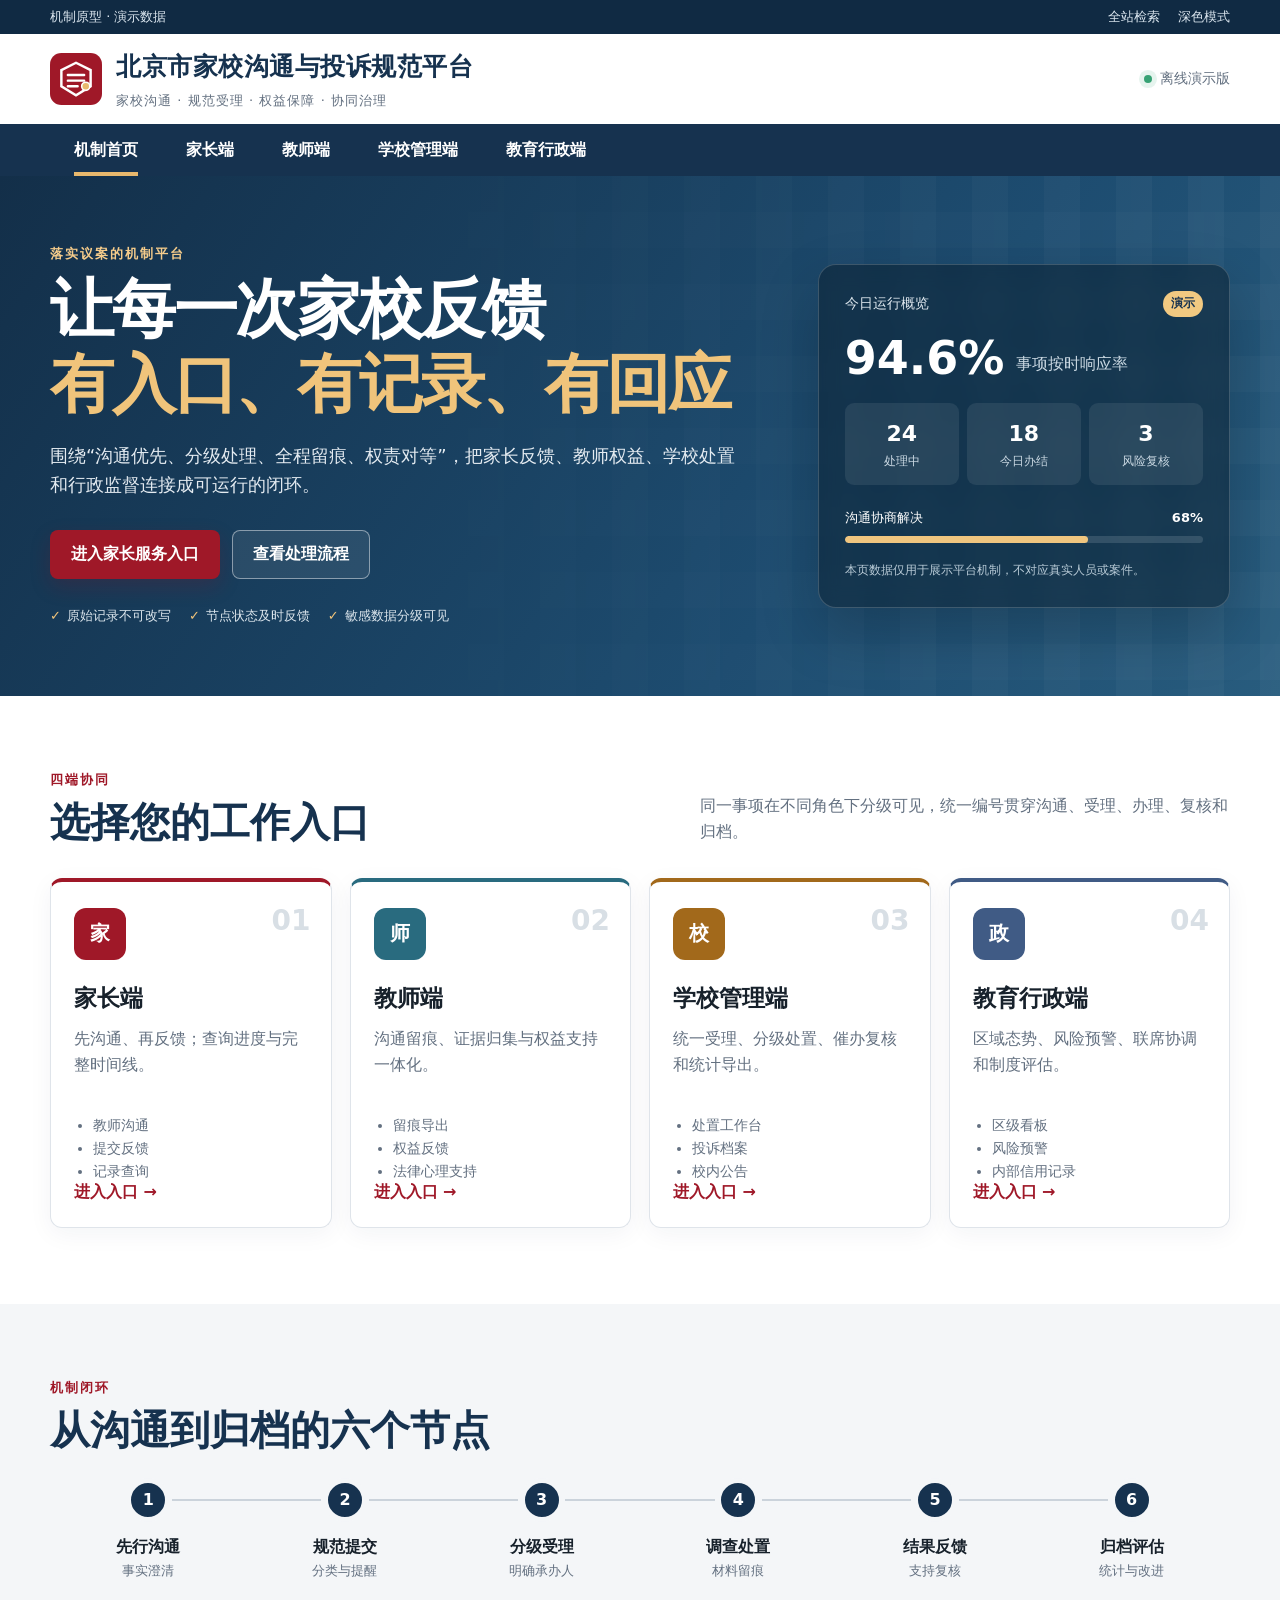
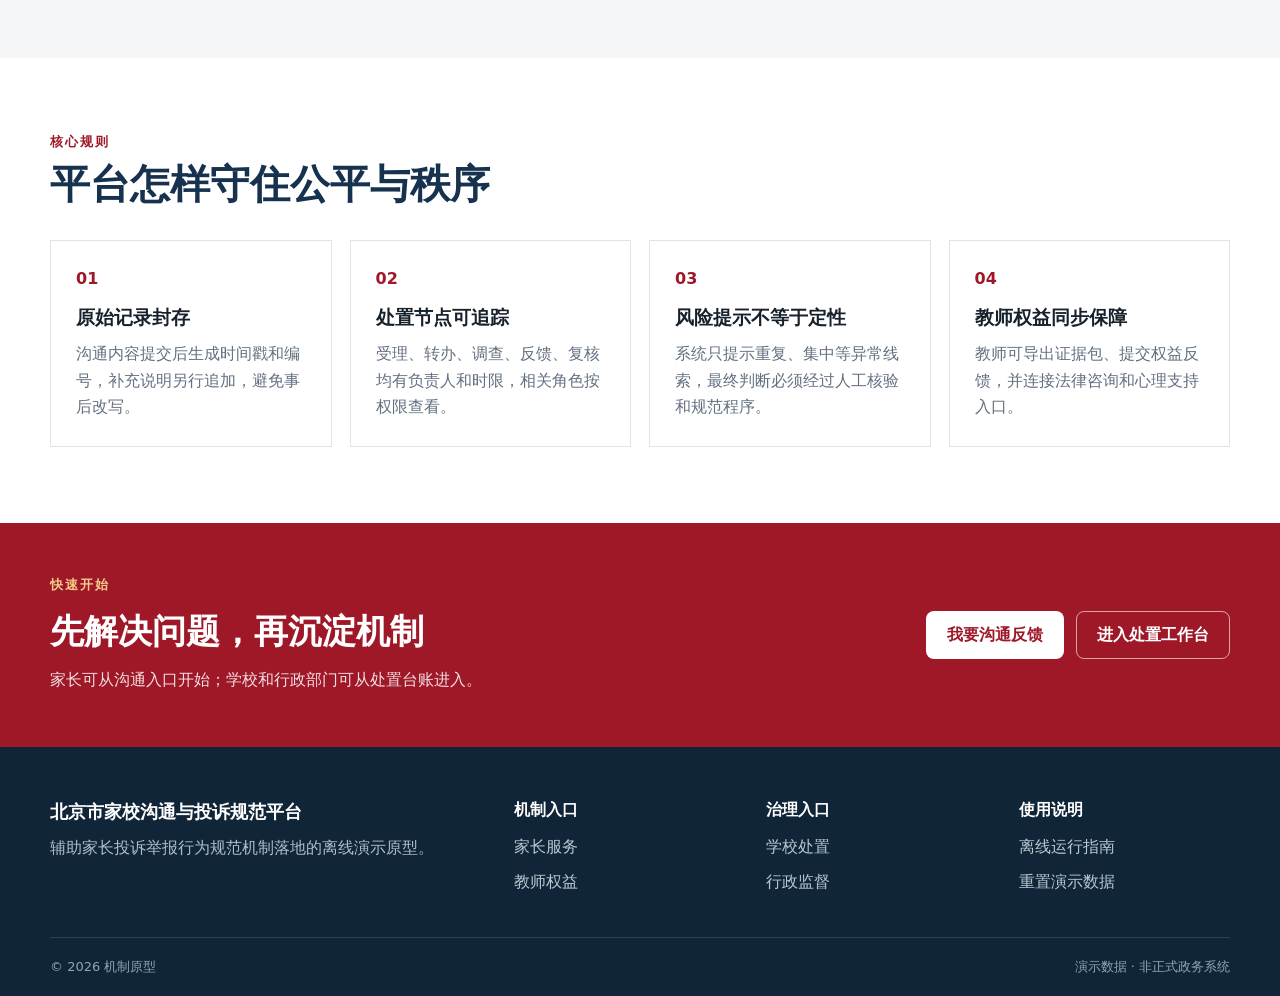
==== index.html @ 07619ac9 "上传完整家校沟通平台（含 css/js/assets/pages）" ====
<!doctype html>
<html lang="zh-CN">
<head>
  <meta charset="utf-8">
  <meta name="viewport" content="width=device-width, initial-scale=1">
  <meta name="description" content="北京市家校沟通与投诉规范机制离线演示平台">
  <title>北京市家校沟通与投诉规范平台</title>
  <link rel="icon" href="assets/images/mark.svg" type="image/svg+xml">
  <link rel="stylesheet" href="css/style.css">
</head>
<body data-page="home" data-level="root">
  <a class="skip-link" href="#main">跳到主要内容</a>
  <header class="site-header">
    <div class="utility-bar">
      <div class="shell utility-inner">
        <span>机制原型 · 演示数据</span>
        <div class="utility-actions">
          <button class="text-button" type="button" data-search-open>全站检索</button>
          <button class="text-button" type="button" data-theme-toggle>深色模式</button>
        </div>
      </div>
    </div>
    <div class="shell brand-row">
      <a class="brand" href="index.html" aria-label="返回平台首页">
        <img src="assets/images/mark.svg" alt="" width="52" height="52">
        <span><strong>北京市家校沟通与投诉规范平台</strong><small>家校沟通 · 规范受理 · 权益保障 · 协同治理</small></span>
      </a>
      <div class="header-trust"><span class="status-dot"></span>离线演示版</div>
    </div>
    <nav class="main-nav" aria-label="主要导航">
      <div class="shell nav-inner">
        <a class="active" href="index.html">机制首页</a>
        <a href="pages/parent.html">家长端</a>
        <a href="pages/teacher.html">教师端</a>
        <a href="pages/school.html">学校管理端</a>
        <a href="pages/admin.html">教育行政端</a>
      </div>
    </nav>
  </header>

  <main id="main">
    <section class="hero">
      <div class="shell hero-grid">
        <div class="hero-copy">
          <p class="eyebrow">落实议案的机制平台</p>
          <h1>让每一次家校反馈<br><span>有入口、有记录、有回应</span></h1>
          <p class="hero-lead">围绕“沟通优先、分级处理、全程留痕、权责对等”，把家长反馈、教师权益、学校处置和行政监督连接成可运行的闭环。</p>
          <div class="hero-actions">
            <a class="button primary" href="pages/parent.html">进入家长服务入口</a>
            <button class="button secondary" type="button" data-process-open>查看处理流程</button>
          </div>
          <div class="trust-row" aria-label="平台承诺">
            <span>原始记录不可改写</span><span>节点状态及时反馈</span><span>敏感数据分级可见</span>
          </div>
        </div>
        <aside class="hero-panel" aria-label="今日机制运行概览">
          <div class="panel-top"><span>今日运行概览</span><span class="live-tag">演示</span></div>
          <div class="metric-main"><strong>94.6%</strong><span>事项按时响应率</span></div>
          <div class="mini-metrics">
            <div><strong>24</strong><span>处理中</span></div>
            <div><strong>18</strong><span>今日办结</span></div>
            <div><strong>3</strong><span>风险复核</span></div>
          </div>
          <div class="progress-block">
            <div><span>沟通协商解决</span><b>68%</b></div>
            <div class="progress-track"><i style="width:68%"></i></div>
          </div>
          <p class="fine-print">本页数据仅用于展示平台机制，不对应真实人员或案件。</p>
        </aside>
      </div>
    </section>

    <section class="section shell" aria-labelledby="portal-title">
      <div class="section-heading">
        <div><p class="eyebrow">四端协同</p><h2 id="portal-title">选择您的工作入口</h2></div>
        <p>同一事项在不同角色下分级可见，统一编号贯穿沟通、受理、办理、复核和归档。</p>
      </div>
      <div class="portal-grid">
        <a class="portal-card parent" href="pages/parent.html">
          <span class="portal-no">01</span><span class="portal-icon">家</span>
          <h3>家长端</h3><p>先沟通、再反馈；查询进度与完整时间线。</p>
          <ul><li>教师沟通</li><li>提交反馈</li><li>记录查询</li></ul><span class="card-link">进入入口 →</span>
        </a>
        <a class="portal-card teacher" href="pages/teacher.html">
          <span class="portal-no">02</span><span class="portal-icon">师</span>
          <h3>教师端</h3><p>沟通留痕、证据归集与权益支持一体化。</p>
          <ul><li>留痕导出</li><li>权益反馈</li><li>法律心理支持</li></ul><span class="card-link">进入入口 →</span>
        </a>
        <a class="portal-card school" href="pages/school.html">
          <span class="portal-no">03</span><span class="portal-icon">校</span>
          <h3>学校管理端</h3><p>统一受理、分级处置、催办复核和统计导出。</p>
          <ul><li>处置工作台</li><li>投诉档案</li><li>校内公告</li></ul><span class="card-link">进入入口 →</span>
        </a>
        <a class="portal-card admin" href="pages/admin.html">
          <span class="portal-no">04</span><span class="portal-icon">政</span>
          <h3>教育行政端</h3><p>区域态势、风险预警、联席协调和制度评估。</p>
          <ul><li>区级看板</li><li>风险预警</li><li>内部信用记录</li></ul><span class="card-link">进入入口 →</span>
        </a>
      </div>
    </section>

    <section class="section muted-section">
      <div class="shell">
        <div class="section-heading compact"><div><p class="eyebrow">机制闭环</p><h2>从沟通到归档的六个节点</h2></div></div>
        <div class="process-line">
          <div><span>1</span><strong>先行沟通</strong><small>事实澄清</small></div>
          <div><span>2</span><strong>规范提交</strong><small>分类与提醒</small></div>
          <div><span>3</span><strong>分级受理</strong><small>明确承办人</small></div>
          <div><span>4</span><strong>调查处置</strong><small>材料留痕</small></div>
          <div><span>5</span><strong>结果反馈</strong><small>支持复核</small></div>
          <div><span>6</span><strong>归档评估</strong><small>统计与改进</small></div>
        </div>
      </div>
    </section>

    <section class="section shell">
      <div class="section-heading">
        <div><p class="eyebrow">核心规则</p><h2>平台怎样守住公平与秩序</h2></div>
      </div>
      <div class="rule-grid">
        <article class="rule-card"><span>01</span><h3>原始记录封存</h3><p>沟通内容提交后生成时间戳和编号，补充说明另行追加，避免事后改写。</p></article>
        <article class="rule-card"><span>02</span><h3>处置节点可追踪</h3><p>受理、转办、调查、反馈、复核均有负责人和时限，相关角色按权限查看。</p></article>
        <article class="rule-card"><span>03</span><h3>风险提示不等于定性</h3><p>系统只提示重复、集中等异常线索，最终判断必须经过人工核验和规范程序。</p></article>
        <article class="rule-card"><span>04</span><h3>教师权益同步保障</h3><p>教师可导出证据包、提交权益反馈，并连接法律咨询和心理支持入口。</p></article>
      </div>
    </section>

    <section class="section action-section">
      <div class="shell action-box">
        <div><p class="eyebrow light">快速开始</p><h2>先解决问题，再沉淀机制</h2><p>家长可从沟通入口开始；学校和行政部门可从处置台账进入。</p></div>
        <div class="action-buttons"><a class="button light-button" href="pages/parent.html">我要沟通反馈</a><a class="button outline-light" href="pages/school.html">进入处置工作台</a></div>
      </div>
    </section>
  </main>

  <footer class="site-footer">
    <div class="shell footer-grid">
      <div><strong>北京市家校沟通与投诉规范平台</strong><p>辅助家长投诉举报行为规范机制落地的离线演示原型。</p></div>
      <div><span>机制入口</span><a href="pages/parent.html">家长服务</a><a href="pages/teacher.html">教师权益</a></div>
      <div><span>治理入口</span><a href="pages/school.html">学校处置</a><a href="pages/admin.html">行政监督</a></div>
      <div><span>使用说明</span><a href="docs/使用说明.txt">离线运行指南</a><button class="footer-button" type="button" data-reset-demo>重置演示数据</button></div>
    </div>
    <div class="shell footer-bottom"><span>© 2026 机制原型</span><span>演示数据 · 非正式政务系统</span></div>
  </footer>

  <button class="back-top" type="button" data-back-top aria-label="返回顶部">↑</button>
  <div class="toast" role="status" aria-live="polite" data-toast></div>

  <dialog class="modal" data-search-dialog>
    <form method="dialog" class="modal-card search-modal">
      <div class="modal-head"><div><p class="eyebrow">全站检索</p><h2>查找机制功能</h2></div><button class="icon-button" value="cancel" aria-label="关闭">×</button></div>
      <label class="search-field"><span>⌕</span><input type="search" placeholder="例如：记录查询、证据包、风险预警" data-search-input autocomplete="off"></label>
      <div class="search-results" data-search-results></div>
    </form>
  </dialog>

  <dialog class="modal" data-process-dialog>
    <form method="dialog" class="modal-card process-modal">
      <div class="modal-head"><div><p class="eyebrow">处理流程</p><h2>规范反馈六步闭环</h2></div><button class="icon-button" value="cancel" aria-label="关闭">×</button></div>
      <ol class="detail-steps">
        <li><span>01</span><div><strong>沟通优先</strong><p>家长先与任课教师或班主任沟通，平台同步留痕。</p></div></li>
        <li><span>02</span><div><strong>规范提交</strong><p>选择事项类别、陈述事实并上传必要材料，系统给出规则提醒。</p></div></li>
        <li><span>03</span><div><strong>分级受理</strong><p>学校按一般、紧急、重大风险分级，并明确承办人和办理时限。</p></div></li>
        <li><span>04</span><div><strong>调查处置</strong><p>各方材料统一归集，教师可同步提交说明与证据。</p></div></li>
        <li><span>05</span><div><strong>结果反馈</strong><p>结果、依据和改进措施按权限反馈；有异议可申请复核。</p></div></li>
        <li><span>06</span><div><strong>归档评估</strong><p>事项完整归档，并用于制度优化，不公开个人敏感信息。</p></div></li>
      </ol>
      <div class="modal-actions"><button class="button secondary" value="cancel">关闭</button><a class="button primary" href="pages/parent.html">开始沟通</a></div>
    </form>
  </dialog>
  <script src="js/main.js"></script>
</body>
</html>
---- css/style.css ----
:root {
  --navy: #16324f;
  --navy-2: #254d72;
  --red: #9f1828;
  --red-dark: #7f1020;
  --gold: #e8b86d;
  --ink: #17212b;
  --muted: #637080;
  --line: #dfe4ea;
  --paper: #ffffff;
  --wash: #f4f6f8;
  --blue-wash: #eef4f8;
  --green: #277457;
  --amber: #9a6317;
  --danger: #a93636;
  --shadow: 0 14px 36px rgba(21, 40, 61, .10);
  --radius: 16px;
}

* { box-sizing: border-box; }
html { scroll-behavior: smooth; }
body {
  margin: 0;
  color: var(--ink);
  background: var(--paper);
  font-family: "PingFang SC", "Microsoft YaHei", "Noto Sans CJK SC", system-ui, -apple-system, sans-serif;
  font-size: 16px;
  line-height: 1.65;
  -webkit-font-smoothing: antialiased;
}
body.dark {
  --ink: #e8edf2;
  --muted: #aab5c1;
  --line: #33475a;
  --paper: #132331;
  --wash: #182c3d;
  --blue-wash: #1c3347;
  --shadow: 0 14px 36px rgba(0, 0, 0, .24);
}
button, input, textarea, select { font: inherit; }
button, a { -webkit-tap-highlight-color: transparent; }
a { color: inherit; text-decoration: none; }
img { display: block; max-width: 100%; }
p, h1, h2, h3, h4 { margin-top: 0; }
ul { padding-left: 1.2rem; }

.shell { width: min(1180px, calc(100% - 40px)); margin-inline: auto; }
.skip-link { position: fixed; left: 12px; top: -80px; z-index: 1000; padding: 10px 14px; color: #fff; background: var(--navy); border-radius: 6px; }
.skip-link:focus { top: 12px; }
.utility-bar { color: #dce7f0; background: #102a43; font-size: 13px; }
.utility-inner { height: 34px; display: flex; align-items: center; justify-content: space-between; }
.utility-actions { display: flex; gap: 18px; }
.text-button, .footer-button { padding: 0; border: 0; color: inherit; background: none; cursor: pointer; }
.text-button:hover, .footer-button:hover { text-decoration: underline; }
.brand-row { min-height: 90px; display: flex; align-items: center; justify-content: space-between; gap: 24px; }
.brand { display: flex; align-items: center; gap: 14px; }
.brand strong { display: block; color: var(--navy); font-size: clamp(18px, 2vw, 25px); letter-spacing: .02em; }
.dark .brand strong { color: #e9f1f7; }
.brand small { display: block; margin-top: 3px; color: var(--muted); font-size: 13px; letter-spacing: .08em; }
.header-trust { display: flex; align-items: center; gap: 8px; color: var(--muted); font-size: 14px; white-space: nowrap; }
.status-dot { width: 8px; height: 8px; background: #37a274; border-radius: 50%; box-shadow: 0 0 0 5px rgba(55, 162, 116, .12); }
.main-nav { color: #fff; background: var(--navy); }
.nav-inner { display: flex; align-items: center; min-height: 50px; overflow-x: auto; scrollbar-width: none; }
.nav-inner::-webkit-scrollbar { display: none; }
.nav-inner a { position: relative; flex: 0 0 auto; padding: 13px 24px; font-weight: 600; }
.nav-inner a:hover { background: rgba(255,255,255,.08); }
.nav-inner a.active::after { content: ""; position: absolute; left: 24px; right: 24px; bottom: 0; height: 4px; background: var(--gold); }

.hero { position: relative; overflow: hidden; color: #fff; background: linear-gradient(125deg, #132f49 0%, #1d4c70 65%, #285c7e 100%); }
.hero::before { content: ""; position: absolute; inset: 0; opacity: .18; background-image: linear-gradient(90deg, transparent 49.5%, rgba(255,255,255,.2) 50%), linear-gradient(transparent 49.5%, rgba(255,255,255,.13) 50%); background-size: 72px 72px; mask-image: linear-gradient(to left, #000, transparent 70%); }
.hero-grid { position: relative; min-height: 500px; display: grid; grid-template-columns: 1.35fr .8fr; align-items: center; gap: 72px; padding-block: 70px; }
.eyebrow { margin-bottom: 9px; color: var(--red); font-size: 13px; line-height: 1.3; font-weight: 800; letter-spacing: .15em; text-transform: uppercase; }
.hero .eyebrow, .eyebrow.light { color: #f5cc8b; }
.hero h1 { margin-bottom: 20px; font-size: clamp(40px, 5vw, 64px); line-height: 1.16; letter-spacing: -.035em; }
.hero h1 span { color: #f0c47b; }
.hero-lead { max-width: 690px; margin-bottom: 30px; color: #e4ebf1; font-size: 18px; }
.hero-actions, .action-buttons { display: flex; flex-wrap: wrap; gap: 12px; }
.button { min-height: 46px; display: inline-flex; align-items: center; justify-content: center; gap: 8px; padding: 10px 20px; border: 1px solid transparent; border-radius: 8px; font-weight: 700; cursor: pointer; transition: transform .18s, background .18s, box-shadow .18s; }
.button:hover { transform: translateY(-1px); }
.button.primary { color: #fff; background: var(--red); box-shadow: 0 8px 20px rgba(126, 13, 31, .22); }
.button.primary:hover { background: var(--red-dark); }
.button.secondary { color: var(--navy); border-color: var(--line); background: var(--paper); }
.hero .button.secondary { color: #fff; border-color: rgba(255,255,255,.45); background: rgba(255,255,255,.08); }
.button.small { min-height: 38px; padding: 7px 14px; font-size: 14px; }
.button.ghost { color: var(--navy-2); border-color: #aec0cf; background: transparent; }
.dark .button.ghost { color: #d7e6f2; }
.trust-row { display: flex; flex-wrap: wrap; gap: 18px; margin-top: 26px; color: #dce6ed; font-size: 13px; }
.trust-row span::before { content: "✓"; margin-right: 6px; color: #f0c47b; font-weight: 800; }
.hero-panel { padding: 26px; border: 1px solid rgba(255,255,255,.18); border-radius: 18px; background: rgba(10,31,48,.55); box-shadow: 0 24px 60px rgba(0,0,0,.2); backdrop-filter: blur(10px); }
.panel-top { display: flex; align-items: center; justify-content: space-between; color: #dfe8ef; font-size: 14px; }
.live-tag { padding: 3px 8px; color: #16324f; background: #f1c981; border-radius: 100px; font-size: 12px; font-weight: 800; }
.metric-main { display: flex; align-items: end; gap: 12px; margin-block: 18px 22px; }
.metric-main strong { font-size: 46px; line-height: 1; }
.metric-main span { padding-bottom: 4px; color: #cbd9e3; }
.mini-metrics { display: grid; grid-template-columns: repeat(3,1fr); gap: 8px; }
.mini-metrics div { padding: 13px 10px; text-align: center; background: rgba(255,255,255,.08); border-radius: 9px; }
.mini-metrics strong, .mini-metrics span { display: block; }
.mini-metrics strong { font-size: 22px; }
.mini-metrics span { color: #cbd9e3; font-size: 12px; }
.progress-block { margin-top: 22px; }
.progress-block > div:first-child { display: flex; justify-content: space-between; font-size: 13px; }
.progress-track { height: 7px; margin-top: 8px; background: rgba(255,255,255,.13); border-radius: 10px; overflow: hidden; }
.progress-track i { display: block; height: 100%; background: #efc57f; border-radius: inherit; }
.fine-print { margin: 18px 0 0; color: #b9cbd7; font-size: 12px; }

.section { padding-block: 76px; }
.section-heading { display: flex; align-items: end; justify-content: space-between; gap: 40px; margin-bottom: 32px; }
.section-heading.compact { margin-bottom: 24px; }
.section-heading h2 { margin: 0; color: var(--navy); font-size: clamp(28px, 3.2vw, 40px); line-height: 1.2; }
.dark .section-heading h2, .dark .page-title h1 { color: #e8f0f6; }
.section-heading > p { max-width: 530px; margin: 0; color: var(--muted); }
.portal-grid { display: grid; grid-template-columns: repeat(4, 1fr); gap: 18px; }
.portal-card { position: relative; min-height: 340px; padding: 26px 23px; border: 1px solid var(--line); border-top: 4px solid var(--navy); border-radius: 12px; background: var(--paper); box-shadow: 0 6px 24px rgba(19,49,73,.05); transition: transform .2s, box-shadow .2s, border-color .2s; }
.portal-card:hover { transform: translateY(-5px); border-color: #b5c1cb; box-shadow: var(--shadow); }
.portal-card.parent { border-top-color: #9f1828; }
.portal-card.teacher { border-top-color: #296b7f; }
.portal-card.school { border-top-color: #a2691b; }
.portal-card.admin { border-top-color: #405b85; }
.portal-no { position: absolute; right: 20px; top: 16px; color: #d8dfe5; font-size: 28px; font-weight: 800; }
.portal-icon { width: 52px; height: 52px; display: grid; place-items: center; color: #fff; background: var(--navy); border-radius: 12px; font-size: 20px; font-weight: 800; }
.parent .portal-icon { background: #9f1828; }.teacher .portal-icon { background: #296b7f; }.school .portal-icon { background: #a2691b; }.admin .portal-icon { background: #405b85; }
.portal-card h3 { margin: 20px 0 8px; font-size: 23px; }
.portal-card p { min-height: 76px; margin-bottom: 12px; color: var(--muted); }
.portal-card ul { margin: 0 0 18px; color: var(--muted); font-size: 14px; }
.card-link { position: absolute; left: 23px; bottom: 22px; color: var(--red); font-weight: 800; }
.muted-section { background: var(--wash); }
.process-line { display: grid; grid-template-columns: repeat(6,1fr); }
.process-line > div { position: relative; text-align: center; }
.process-line > div:not(:last-child)::after { content: ""; position: absolute; z-index: 0; left: 62%; right: -38%; top: 21px; height: 2px; background: #cbd3db; }
.process-line span { position: relative; z-index: 1; width: 44px; height: 44px; display: grid; place-items: center; margin: 0 auto 12px; color: #fff; background: var(--navy); border: 5px solid var(--wash); border-radius: 50%; font-weight: 800; }
.process-line strong, .process-line small { display: block; }
.process-line small { color: var(--muted); }
.rule-grid { display: grid; grid-template-columns: repeat(4,1fr); gap: 18px; }
.rule-card { padding: 25px; border: 1px solid var(--line); background: var(--paper); }
.rule-card > span { color: var(--red); font-weight: 800; }
.rule-card h3 { margin: 10px 0 8px; }
.rule-card p { margin: 0; color: var(--muted); }
.action-section { padding-block: 54px; color: #fff; background: var(--red); }
.action-box { display: flex; align-items: center; justify-content: space-between; gap: 40px; }
.action-box h2 { margin-bottom: 8px; font-size: 34px; }
.action-box p:last-child { margin: 0; color: #f2dfe2; }
.light-button { color: var(--red); background: #fff; }
.outline-light { color: #fff; border-color: rgba(255,255,255,.6); background: transparent; }

.site-footer { padding-top: 50px; color: #d8e2ea; background: #102638; }
.footer-grid { display: grid; grid-template-columns: 2fr repeat(3,1fr); gap: 42px; }
.footer-grid strong { color: #fff; font-size: 18px; }
.footer-grid p { color: #aebdca; }
.footer-grid > div { display: flex; flex-direction: column; align-items: flex-start; gap: 8px; }
.footer-grid > div > span { margin-bottom: 3px; color: #fff; font-weight: 800; }
.footer-grid a, .footer-button { color: #b8c7d2; }
.footer-bottom { display: flex; justify-content: space-between; margin-top: 42px; padding-block: 18px; border-top: 1px solid rgba(255,255,255,.12); color: #91a4b3; font-size: 13px; }

/* 内页 */
.page-hero { background: var(--blue-wash); border-bottom: 1px solid var(--line); }
.page-title { display: grid; grid-template-columns: 1fr auto; align-items: center; gap: 32px; padding-block: 46px; }
.breadcrumb { margin-bottom: 10px; color: var(--muted); font-size: 13px; }
.breadcrumb a:hover { color: var(--red); }
.page-title h1 { margin-bottom: 9px; color: var(--navy); font-size: clamp(32px,4vw,48px); line-height: 1.2; }
.page-title p { max-width: 760px; margin: 0; color: var(--muted); }
.page-badge { min-width: 110px; padding: 17px 18px; color: #fff; background: var(--navy); border-radius: 14px; text-align: center; }
.page-badge strong { display: block; font-size: 28px; }.page-badge span { font-size: 13px; }
.inner-layout { display: grid; grid-template-columns: 230px minmax(0,1fr); gap: 32px; padding-block: 42px 76px; }
.side-nav { position: sticky; top: 20px; align-self: start; padding: 12px; border: 1px solid var(--line); border-radius: 12px; background: var(--paper); }
.side-nav strong { display: block; padding: 10px 12px; color: var(--muted); font-size: 13px; }
.side-nav a { display: block; padding: 10px 12px; border-radius: 7px; font-size: 14px; font-weight: 650; }
.side-nav a:hover, .side-nav a.active { color: var(--red); background: #f8edef; }
.dark .side-nav a:hover, .dark .side-nav a.active { background: #3a2630; }
.content-stack { min-width: 0; display: grid; gap: 26px; }
.content-section { scroll-margin-top: 20px; }
.content-section > .block-title { margin-bottom: 15px; }
.block-title { display: flex; align-items: end; justify-content: space-between; gap: 20px; }
.block-title h2 { margin: 0; color: var(--navy); font-size: 25px; }
.dark .block-title h2 { color: #e5eef4; }
.block-title p { margin: 3px 0 0; color: var(--muted); font-size: 14px; }
.card { border: 1px solid var(--line); border-radius: 12px; background: var(--paper); box-shadow: 0 4px 18px rgba(18,41,59,.04); }
.card-head { min-height: 58px; display: flex; align-items: center; justify-content: space-between; gap: 16px; padding: 14px 20px; border-bottom: 1px solid var(--line); }
.card-head h3 { margin: 0; font-size: 18px; }
.card-body { padding: 20px; }
.stats-grid { display: grid; grid-template-columns: repeat(4,1fr); gap: 14px; }
.stat-card { padding: 18px; border: 1px solid var(--line); border-radius: 10px; background: var(--paper); }
.stat-card span, .stat-card small { display: block; color: var(--muted); font-size: 13px; }
.stat-card strong { display: block; margin-block: 6px 4px; color: var(--navy); font-size: 30px; line-height: 1.2; }
.dark .stat-card strong { color: #dcebf6; }
.tag { display: inline-flex; align-items: center; gap: 5px; padding: 3px 9px; border-radius: 100px; font-size: 12px; font-weight: 750; white-space: nowrap; }
.tag::before { content: ""; width: 6px; height: 6px; border-radius: 50%; background: currentColor; }
.tag.blue { color: #285f91; background: #eaf2f8; }.tag.green { color: #276f56; background: #e8f5ef; }.tag.amber { color: #8b5a16; background: #fff3dd; }.tag.red { color: #9f2530; background: #fae8ea; }.tag.gray { color: #68727c; background: #eef0f2; }
.dark .tag { filter: brightness(.82) contrast(1.15); }
.notice { padding: 14px 16px; border-left: 4px solid #bd8028; color: #6f4d1d; background: #fff7e8; border-radius: 5px; font-size: 14px; }
.dark .notice { color: #f0d6a8; background: #3d321f; }
.notice.blue { border-color: #3f779d; color: #244e6b; background: #edf6fb; }
.dark .notice.blue { color: #c2deef; background: #1e3849; }
.form-grid { display: grid; grid-template-columns: repeat(2,1fr); gap: 16px; }
.field { display: grid; gap: 7px; }
.field.full { grid-column: 1 / -1; }
.field > span { font-weight: 700; font-size: 14px; }
.field small { color: var(--muted); }
.input, .field input, .field select, .field textarea { width: 100%; min-height: 43px; padding: 9px 11px; color: var(--ink); border: 1px solid #c8d0d8; border-radius: 7px; background: var(--paper); outline: none; }
.field textarea { min-height: 122px; resize: vertical; }
.field input:focus, .field select:focus, .field textarea:focus, .input:focus { border-color: var(--navy-2); box-shadow: 0 0 0 3px rgba(37,77,114,.12); }
.checkbox-row { display: flex; gap: 10px; align-items: flex-start; font-size: 14px; }
.checkbox-row input { margin-top: 5px; accent-color: var(--red); }
.form-actions { display: flex; justify-content: flex-end; gap: 10px; margin-top: 18px; }
.record-list { display: grid; gap: 12px; }
.record-item { display: grid; grid-template-columns: minmax(0,1fr) auto; gap: 20px; padding: 17px; border: 1px solid var(--line); border-radius: 9px; background: var(--paper); }
.record-item h4 { margin: 0 0 4px; font-size: 16px; }
.record-meta { display: flex; flex-wrap: wrap; gap: 6px 15px; color: var(--muted); font-size: 13px; }
.record-actions { display: flex; align-items: center; gap: 10px; }
.link-button { padding: 0; color: var(--navy-2); border: 0; background: none; font-weight: 700; cursor: pointer; }
.link-button:hover { color: var(--red); text-decoration: underline; }
.table-wrap { overflow-x: auto; }
.data-table { width: 100%; border-collapse: collapse; font-size: 14px; }
.data-table th, .data-table td { padding: 12px 14px; border-bottom: 1px solid var(--line); text-align: left; white-space: nowrap; }
.data-table th { color: var(--muted); background: var(--wash); font-size: 13px; }
.data-table tbody tr:hover { background: var(--blue-wash); }
.toolbar { display: flex; flex-wrap: wrap; align-items: center; justify-content: space-between; gap: 12px; padding: 15px 20px; border-bottom: 1px solid var(--line); }
.filters { display: flex; flex-wrap: wrap; gap: 8px; }
.chip { padding: 6px 11px; color: var(--muted); border: 1px solid var(--line); border-radius: 100px; background: var(--paper); font-size: 13px; cursor: pointer; }
.chip.active, .chip:hover { color: #fff; border-color: var(--navy); background: var(--navy); }
.timeline { display: grid; gap: 0; }
.timeline-item { position: relative; display: grid; grid-template-columns: 80px 22px 1fr; gap: 12px; min-height: 82px; }
.timeline-item:not(:last-child)::after { content: ""; position: absolute; left: 91px; top: 25px; bottom: -6px; width: 2px; background: var(--line); }
.timeline-item time { padding-top: 1px; color: var(--muted); font-size: 12px; text-align: right; }
.timeline-dot { position: relative; z-index: 1; width: 12px; height: 12px; margin: 5px auto 0; border: 3px solid var(--paper); border-radius: 50%; background: var(--navy-2); box-shadow: 0 0 0 2px var(--navy-2); }
.timeline-item p { margin: 3px 0 0; color: var(--muted); font-size: 14px; }
.message-list { display: grid; gap: 12px; }
.message { max-width: 82%; padding: 12px 14px; border-radius: 2px 12px 12px 12px; background: var(--wash); }
.message.mine { justify-self: end; border-radius: 12px 2px 12px 12px; background: #e8f0f6; }
.dark .message.mine { background: #24425a; }
.message strong, .message time { font-size: 12px; }.message time { margin-left: 8px; color: var(--muted); }.message p { margin: 5px 0 0; }
.support-grid, .warning-grid { display: grid; grid-template-columns: repeat(3,1fr); gap: 14px; }
.support-card, .warning-card { padding: 20px; border: 1px solid var(--line); border-radius: 10px; background: var(--paper); }
.support-card h3, .warning-card h3 { margin: 12px 0 6px; }.support-card p, .warning-card p { margin: 0 0 14px; color: var(--muted); font-size: 14px; }
.support-icon { width: 42px; height: 42px; display: grid; place-items: center; color: #fff; background: var(--navy); border-radius: 10px; font-weight: 800; }
.warning-card { border-top: 4px solid #c98a34; }
.warning-card.high { border-top-color: var(--red); }
.bar-list { display: grid; gap: 14px; }
.bar-row { display: grid; grid-template-columns: 120px 1fr 55px; align-items: center; gap: 12px; font-size: 14px; }
.bar-track { height: 10px; background: var(--wash); border-radius: 10px; overflow: hidden; }
.bar-track i { display: block; height: 100%; background: var(--navy-2); border-radius: inherit; }
.bar-row b { text-align: right; }
.empty-state { padding: 36px; color: var(--muted); text-align: center; }

.modal { width: min(690px, calc(100% - 28px)); max-height: calc(100vh - 40px); padding: 0; color: var(--ink); border: 0; border-radius: 16px; background: transparent; box-shadow: 0 26px 70px rgba(0,0,0,.28); }
.modal::backdrop { background: rgba(7,22,34,.66); backdrop-filter: blur(3px); }
.modal-card { max-height: calc(100vh - 40px); overflow-y: auto; padding: 26px; background: var(--paper); }
.modal-head { display: flex; align-items: start; justify-content: space-between; gap: 20px; margin-bottom: 20px; }
.modal-head h2 { margin: 0; color: var(--navy); }.dark .modal-head h2 { color: #e8f0f6; }
.icon-button { width: 38px; height: 38px; flex: 0 0 auto; color: var(--muted); border: 1px solid var(--line); border-radius: 50%; background: var(--paper); font-size: 24px; line-height: 1; cursor: pointer; }
.search-field { display: flex; align-items: center; gap: 10px; padding: 0 14px; border: 1px solid #b9c4cd; border-radius: 8px; }
.search-field input { width: 100%; min-height: 50px; color: var(--ink); border: 0; background: transparent; outline: 0; }
.search-results { min-height: 160px; display: grid; gap: 7px; margin-top: 14px; }
.search-result { display: block; padding: 12px; border-radius: 7px; background: var(--wash); }
.search-result:hover { background: var(--blue-wash); }.search-result strong, .search-result small { display: block; }.search-result small { color: var(--muted); }
.detail-steps { list-style: none; padding: 0; display: grid; gap: 13px; }
.detail-steps li { display: grid; grid-template-columns: 44px 1fr; gap: 13px; align-items: start; }
.detail-steps li > span { width: 42px; height: 42px; display: grid; place-items: center; color: #fff; background: var(--navy); border-radius: 50%; font-size: 12px; font-weight: 800; }
.detail-steps strong { display: block; }.detail-steps p { margin: 2px 0 0; color: var(--muted); }
.modal-actions { display: flex; justify-content: flex-end; gap: 10px; margin-top: 22px; }
.toast { position: fixed; z-index: 1200; left: 50%; bottom: 30px; max-width: min(420px,calc(100% - 30px)); padding: 11px 16px; color: #fff; background: #152f45; border-radius: 7px; box-shadow: var(--shadow); opacity: 0; pointer-events: none; transform: translate(-50%, 14px); transition: .2s; }
.toast.show { opacity: 1; transform: translate(-50%,0); }
.back-top { position: fixed; right: 24px; bottom: 24px; z-index: 30; width: 42px; height: 42px; color: #fff; border: 0; border-radius: 50%; background: var(--navy); box-shadow: var(--shadow); opacity: 0; pointer-events: none; cursor: pointer; transition: .2s; }
.back-top.show { opacity: 1; pointer-events: auto; }
.risk-box { display: none; margin-top: 8px; padding: 10px 12px; color: #822833; background: #fae8ea; border-radius: 6px; font-size: 13px; }
.risk-box.show { display: block; }
.file-list { margin: 5px 0 0; color: var(--muted); font-size: 13px; }

@media (max-width: 980px) {
  .hero-grid { grid-template-columns: 1fr; gap: 36px; }
  .hero-panel { max-width: 600px; }
  .portal-grid, .rule-grid { grid-template-columns: repeat(2,1fr); }
  .process-line { grid-template-columns: repeat(3,1fr); row-gap: 28px; }
  .process-line > div:nth-child(3)::after { display: none; }
  .inner-layout { grid-template-columns: 1fr; }
  .side-nav { position: static; display: flex; gap: 4px; overflow-x: auto; }
  .side-nav strong { display: none; }.side-nav a { flex: 0 0 auto; }
  .stats-grid { grid-template-columns: repeat(2,1fr); }
  .support-grid, .warning-grid { grid-template-columns: 1fr; }
  .footer-grid { grid-template-columns: 2fr 1fr 1fr; }.footer-grid > div:last-child { grid-column: 1/-1; }
}

@media (max-width: 680px) {
  .shell { width: min(100% - 24px, 1180px); }
  .utility-inner { height: 38px; }.utility-inner > span { display: none; }
  .utility-actions { width: 100%; justify-content: flex-end; }
  .brand-row { min-height: 76px; }.brand img { width: 42px; height: 42px; }.brand small, .header-trust { display: none; }
  .nav-inner a { padding-inline: 15px; }.nav-inner a.active::after { left: 15px; right: 15px; }
  .hero-grid { min-height: auto; padding-block: 52px; }.hero h1 { font-size: 38px; }.hero-lead { font-size: 16px; }
  .hero-actions .button { width: 100%; }.trust-row { gap: 8px 14px; }
  .section { padding-block: 54px; }.section-heading { display: block; }.section-heading > p { margin-top: 12px; }
  .portal-grid, .rule-grid, .form-grid, .stats-grid { grid-template-columns: 1fr; }
  .field.full { grid-column: auto; }
  .process-line { grid-template-columns: repeat(2,1fr); }.process-line > div:nth-child(3)::after { display: block; }.process-line > div:nth-child(even)::after { display: none; }
  .action-box, .page-title { display: block; }.action-buttons { margin-top: 20px; }.action-buttons .button { width: 100%; }
  .page-badge { display: none; }.inner-layout { padding-top: 24px; }
  .block-title { align-items: start; flex-direction: column; }.record-item { grid-template-columns: 1fr; }.record-actions { justify-content: space-between; }
  .bar-row { grid-template-columns: 88px 1fr 44px; gap: 8px; }
  .footer-grid { grid-template-columns: 1fr 1fr; }.footer-grid > div:first-child, .footer-grid > div:last-child { grid-column: 1/-1; }
  .footer-bottom { display: block; }.footer-bottom span { display: block; }
  .modal-card { padding: 20px; }.back-top { right: 14px; bottom: 14px; }
}

@media print {
  .utility-bar, .main-nav, .side-nav, .site-footer, .button, .link-button, .back-top, .toast { display: none !important; }
  .brand-row { min-height: 64px; border-bottom: 2px solid #333; }
  .inner-layout { display: block; padding: 20px 0; }
  .page-hero, .card, .stat-card, .record-item, .message { color: #000; background: #fff !important; }
  .brand strong, .page-title h1, .block-title h2, .stat-card strong { color: #16324f !important; }
  .card, .stat-card, .record-item { break-inside: avoid; border-color: #bbb; box-shadow: none; }
  body, body.dark { color: #000; background: #fff; }
}
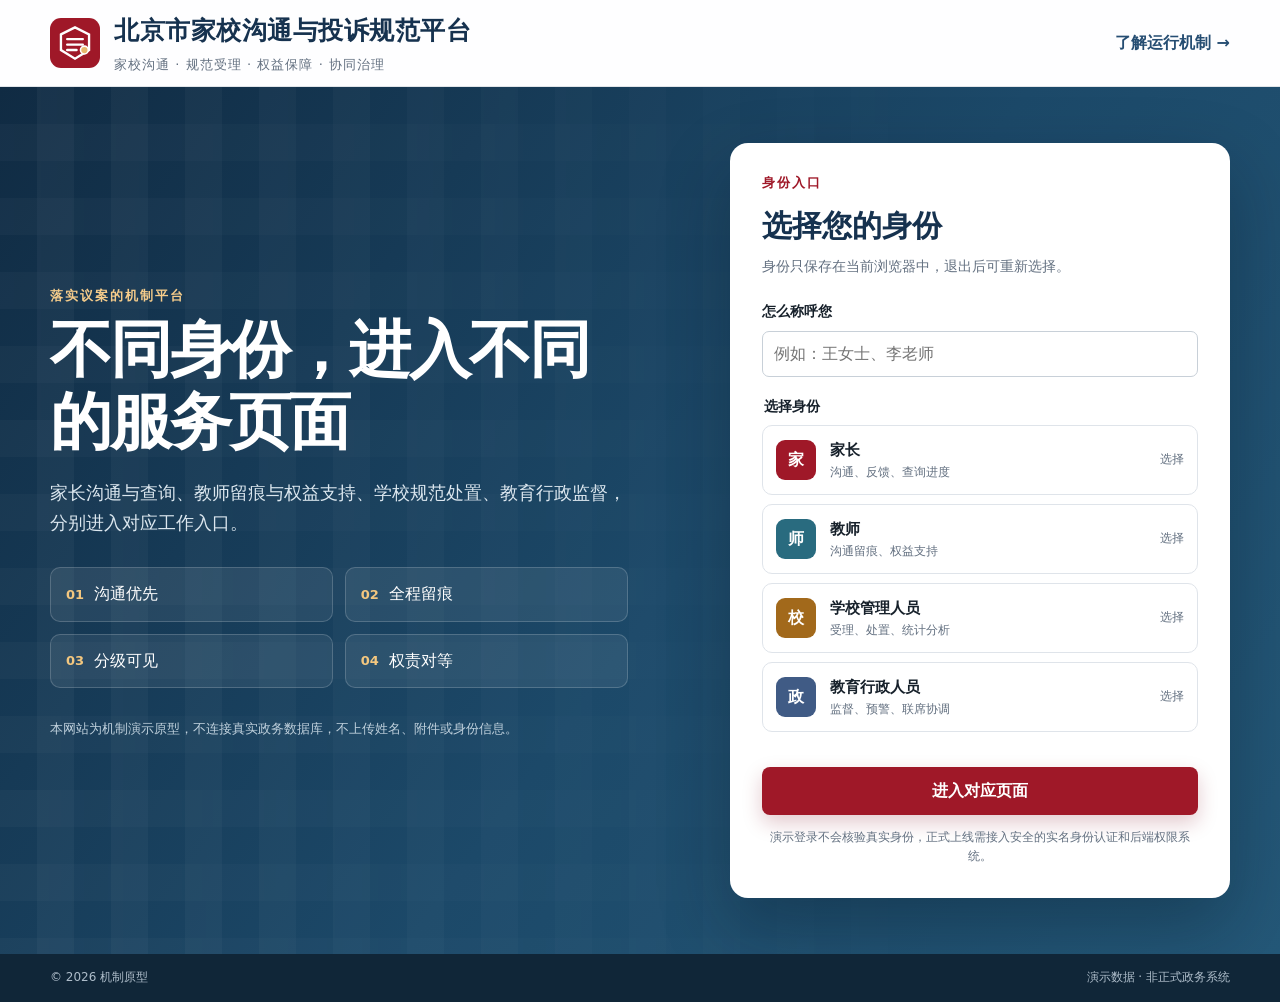
==== commit fd094dee: "部署离线版2：新增机制首页 home.html，更新各端页面与样式" ====
--- a/index.html
+++ b/index.html
@@ -3,171 +3,76 @@
 <head>
   <meta charset="utf-8">
   <meta name="viewport" content="width=device-width, initial-scale=1">
-  <meta name="description" content="北京市家校沟通与投诉规范机制离线演示平台">
-  <title>北京市家校沟通与投诉规范平台</title>
+  <meta name="description" content="北京市家校沟通与投诉规范平台身份入口">
+  <title>身份入口｜北京市家校沟通与投诉规范平台</title>
   <link rel="icon" href="assets/images/mark.svg" type="image/svg+xml">
   <link rel="stylesheet" href="css/style.css">
 </head>
-<body data-page="home" data-level="root">
+<body class="login-page" data-page="login" data-level="root">
   <a class="skip-link" href="#main">跳到主要内容</a>
-  <header class="site-header">
-    <div class="utility-bar">
-      <div class="shell utility-inner">
-        <span>机制原型 · 演示数据</span>
-        <div class="utility-actions">
-          <button class="text-button" type="button" data-search-open>全站检索</button>
-          <button class="text-button" type="button" data-theme-toggle>深色模式</button>
-        </div>
-      </div>
-    </div>
-    <div class="shell brand-row">
-      <a class="brand" href="index.html" aria-label="返回平台首页">
-        <img src="assets/images/mark.svg" alt="" width="52" height="52">
+  <header class="login-header">
+    <div class="shell login-header-inner">
+      <a class="brand" href="home.html" aria-label="查看机制首页">
+        <img src="assets/images/mark.svg" alt="" width="50" height="50">
         <span><strong>北京市家校沟通与投诉规范平台</strong><small>家校沟通 · 规范受理 · 权益保障 · 协同治理</small></span>
       </a>
-      <div class="header-trust"><span class="status-dot"></span>离线演示版</div>
+      <a class="text-link" href="home.html">了解运行机制 →</a>
     </div>
-    <nav class="main-nav" aria-label="主要导航">
-      <div class="shell nav-inner">
-        <a class="active" href="index.html">机制首页</a>
-        <a href="pages/parent.html">家长端</a>
-        <a href="pages/teacher.html">教师端</a>
-        <a href="pages/school.html">学校管理端</a>
-        <a href="pages/admin.html">教育行政端</a>
-      </div>
-    </nav>
   </header>
 
-  <main id="main">
-    <section class="hero">
-      <div class="shell hero-grid">
-        <div class="hero-copy">
-          <p class="eyebrow">落实议案的机制平台</p>
-          <h1>让每一次家校反馈<br><span>有入口、有记录、有回应</span></h1>
-          <p class="hero-lead">围绕“沟通优先、分级处理、全程留痕、权责对等”，把家长反馈、教师权益、学校处置和行政监督连接成可运行的闭环。</p>
-          <div class="hero-actions">
-            <a class="button primary" href="pages/parent.html">进入家长服务入口</a>
-            <button class="button secondary" type="button" data-process-open>查看处理流程</button>
-          </div>
-          <div class="trust-row" aria-label="平台承诺">
-            <span>原始记录不可改写</span><span>节点状态及时反馈</span><span>敏感数据分级可见</span>
-          </div>
+  <main id="main" class="login-main">
+    <div class="shell login-layout">
+      <section class="login-intro" aria-labelledby="login-title">
+        <p class="eyebrow light">落实议案的机制平台</p>
+        <h1 id="login-title">不同身份，进入不同的服务页面</h1>
+        <p>家长沟通与查询、教师留痕与权益支持、学校规范处置、教育行政监督，分别进入对应工作入口。</p>
+        <div class="login-principles">
+          <span><b>01</b> 沟通优先</span>
+          <span><b>02</b> 全程留痕</span>
+          <span><b>03</b> 分级可见</span>
+          <span><b>04</b> 权责对等</span>
         </div>
-        <aside class="hero-panel" aria-label="今日机制运行概览">
-          <div class="panel-top"><span>今日运行概览</span><span class="live-tag">演示</span></div>
-          <div class="metric-main"><strong>94.6%</strong><span>事项按时响应率</span></div>
-          <div class="mini-metrics">
-            <div><strong>24</strong><span>处理中</span></div>
-            <div><strong>18</strong><span>今日办结</span></div>
-            <div><strong>3</strong><span>风险复核</span></div>
-          </div>
-          <div class="progress-block">
-            <div><span>沟通协商解决</span><b>68%</b></div>
-            <div class="progress-track"><i style="width:68%"></i></div>
-          </div>
-          <p class="fine-print">本页数据仅用于展示平台机制，不对应真实人员或案件。</p>
-        </aside>
-      </div>
-    </section>
+        <p class="login-note">本网站为机制演示原型，不连接真实政务数据库，不上传姓名、附件或身份信息。</p>
+      </section>
 
-    <section class="section shell" aria-labelledby="portal-title">
-      <div class="section-heading">
-        <div><p class="eyebrow">四端协同</p><h2 id="portal-title">选择您的工作入口</h2></div>
-        <p>同一事项在不同角色下分级可见，统一编号贯穿沟通、受理、办理、复核和归档。</p>
-      </div>
-      <div class="portal-grid">
-        <a class="portal-card parent" href="pages/parent.html">
-          <span class="portal-no">01</span><span class="portal-icon">家</span>
-          <h3>家长端</h3><p>先沟通、再反馈；查询进度与完整时间线。</p>
-          <ul><li>教师沟通</li><li>提交反馈</li><li>记录查询</li></ul><span class="card-link">进入入口 →</span>
-        </a>
-        <a class="portal-card teacher" href="pages/teacher.html">
-          <span class="portal-no">02</span><span class="portal-icon">师</span>
-          <h3>教师端</h3><p>沟通留痕、证据归集与权益支持一体化。</p>
-          <ul><li>留痕导出</li><li>权益反馈</li><li>法律心理支持</li></ul><span class="card-link">进入入口 →</span>
-        </a>
-        <a class="portal-card school" href="pages/school.html">
-          <span class="portal-no">03</span><span class="portal-icon">校</span>
-          <h3>学校管理端</h3><p>统一受理、分级处置、催办复核和统计导出。</p>
-          <ul><li>处置工作台</li><li>投诉档案</li><li>校内公告</li></ul><span class="card-link">进入入口 →</span>
-        </a>
-        <a class="portal-card admin" href="pages/admin.html">
-          <span class="portal-no">04</span><span class="portal-icon">政</span>
-          <h3>教育行政端</h3><p>区域态势、风险预警、联席协调和制度评估。</p>
-          <ul><li>区级看板</li><li>风险预警</li><li>内部信用记录</li></ul><span class="card-link">进入入口 →</span>
-        </a>
-      </div>
-    </section>
-
-    <section class="section muted-section">
-      <div class="shell">
-        <div class="section-heading compact"><div><p class="eyebrow">机制闭环</p><h2>从沟通到归档的六个节点</h2></div></div>
-        <div class="process-line">
-          <div><span>1</span><strong>先行沟通</strong><small>事实澄清</small></div>
-          <div><span>2</span><strong>规范提交</strong><small>分类与提醒</small></div>
-          <div><span>3</span><strong>分级受理</strong><small>明确承办人</small></div>
-          <div><span>4</span><strong>调查处置</strong><small>材料留痕</small></div>
-          <div><span>5</span><strong>结果反馈</strong><small>支持复核</small></div>
-          <div><span>6</span><strong>归档评估</strong><small>统计与改进</small></div>
+      <section class="login-card" aria-labelledby="identity-title">
+        <div class="login-card-head">
+          <p class="eyebrow">身份入口</p>
+          <h2 id="identity-title">选择您的身份</h2>
+          <p>身份只保存在当前浏览器中，退出后可重新选择。</p>
         </div>
-      </div>
-    </section>
-
-    <section class="section shell">
-      <div class="section-heading">
-        <div><p class="eyebrow">核心规则</p><h2>平台怎样守住公平与秩序</h2></div>
-      </div>
-      <div class="rule-grid">
-        <article class="rule-card"><span>01</span><h3>原始记录封存</h3><p>沟通内容提交后生成时间戳和编号，补充说明另行追加，避免事后改写。</p></article>
-        <article class="rule-card"><span>02</span><h3>处置节点可追踪</h3><p>受理、转办、调查、反馈、复核均有负责人和时限，相关角色按权限查看。</p></article>
-        <article class="rule-card"><span>03</span><h3>风险提示不等于定性</h3><p>系统只提示重复、集中等异常线索，最终判断必须经过人工核验和规范程序。</p></article>
-        <article class="rule-card"><span>04</span><h3>教师权益同步保障</h3><p>教师可导出证据包、提交权益反馈，并连接法律咨询和心理支持入口。</p></article>
-      </div>
-    </section>
-
-    <section class="section action-section">
-      <div class="shell action-box">
-        <div><p class="eyebrow light">快速开始</p><h2>先解决问题，再沉淀机制</h2><p>家长可从沟通入口开始；学校和行政部门可从处置台账进入。</p></div>
-        <div class="action-buttons"><a class="button light-button" href="pages/parent.html">我要沟通反馈</a><a class="button outline-light" href="pages/school.html">进入处置工作台</a></div>
-      </div>
-    </section>
+        <form data-login-form>
+          <label class="field">
+            <span>怎么称呼您</span>
+            <input name="displayName" maxlength="20" placeholder="例如：王女士、李老师" autocomplete="name" required>
+          </label>
+          <fieldset class="role-picker">
+            <legend>选择身份</legend>
+            <button class="role-choice parent" type="button" data-role-choice="parent" aria-pressed="false">
+              <span class="role-mark">家</span><span><strong>家长</strong><small>沟通、反馈、查询进度</small></span><i>选择</i>
+            </button>
+            <button class="role-choice teacher" type="button" data-role-choice="teacher" aria-pressed="false">
+              <span class="role-mark">师</span><span><strong>教师</strong><small>沟通留痕、权益支持</small></span><i>选择</i>
+            </button>
+            <button class="role-choice school" type="button" data-role-choice="school" aria-pressed="false">
+              <span class="role-mark">校</span><span><strong>学校管理人员</strong><small>受理、处置、统计分析</small></span><i>选择</i>
+            </button>
+            <button class="role-choice admin" type="button" data-role-choice="admin" aria-pressed="false">
+              <span class="role-mark">政</span><span><strong>教育行政人员</strong><small>监督、预警、联席协调</small></span><i>选择</i>
+            </button>
+          </fieldset>
+          <p class="form-error" data-login-error role="alert"></p>
+          <button class="button primary login-submit" type="submit">进入对应页面</button>
+          <p class="demo-disclaimer">演示登录不会核验真实身份，正式上线需接入安全的实名身份认证和后端权限系统。</p>
+        </form>
+      </section>
+    </div>
   </main>
 
-  <footer class="site-footer">
-    <div class="shell footer-grid">
-      <div><strong>北京市家校沟通与投诉规范平台</strong><p>辅助家长投诉举报行为规范机制落地的离线演示原型。</p></div>
-      <div><span>机制入口</span><a href="pages/parent.html">家长服务</a><a href="pages/teacher.html">教师权益</a></div>
-      <div><span>治理入口</span><a href="pages/school.html">学校处置</a><a href="pages/admin.html">行政监督</a></div>
-      <div><span>使用说明</span><a href="docs/使用说明.txt">离线运行指南</a><button class="footer-button" type="button" data-reset-demo>重置演示数据</button></div>
-    </div>
-    <div class="shell footer-bottom"><span>© 2026 机制原型</span><span>演示数据 · 非正式政务系统</span></div>
+  <footer class="login-footer">
+    <div class="shell"><span>© 2026 机制原型</span><span>演示数据 · 非正式政务系统</span></div>
   </footer>
-
-  <button class="back-top" type="button" data-back-top aria-label="返回顶部">↑</button>
   <div class="toast" role="status" aria-live="polite" data-toast></div>
-
-  <dialog class="modal" data-search-dialog>
-    <form method="dialog" class="modal-card search-modal">
-      <div class="modal-head"><div><p class="eyebrow">全站检索</p><h2>查找机制功能</h2></div><button class="icon-button" value="cancel" aria-label="关闭">×</button></div>
-      <label class="search-field"><span>⌕</span><input type="search" placeholder="例如：记录查询、证据包、风险预警" data-search-input autocomplete="off"></label>
-      <div class="search-results" data-search-results></div>
-    </form>
-  </dialog>
-
-  <dialog class="modal" data-process-dialog>
-    <form method="dialog" class="modal-card process-modal">
-      <div class="modal-head"><div><p class="eyebrow">处理流程</p><h2>规范反馈六步闭环</h2></div><button class="icon-button" value="cancel" aria-label="关闭">×</button></div>
-      <ol class="detail-steps">
-        <li><span>01</span><div><strong>沟通优先</strong><p>家长先与任课教师或班主任沟通，平台同步留痕。</p></div></li>
-        <li><span>02</span><div><strong>规范提交</strong><p>选择事项类别、陈述事实并上传必要材料，系统给出规则提醒。</p></div></li>
-        <li><span>03</span><div><strong>分级受理</strong><p>学校按一般、紧急、重大风险分级，并明确承办人和办理时限。</p></div></li>
-        <li><span>04</span><div><strong>调查处置</strong><p>各方材料统一归集，教师可同步提交说明与证据。</p></div></li>
-        <li><span>05</span><div><strong>结果反馈</strong><p>结果、依据和改进措施按权限反馈；有异议可申请复核。</p></div></li>
-        <li><span>06</span><div><strong>归档评估</strong><p>事项完整归档，并用于制度优化，不公开个人敏感信息。</p></div></li>
-      </ol>
-      <div class="modal-actions"><button class="button secondary" value="cancel">关闭</button><a class="button primary" href="pages/parent.html">开始沟通</a></div>
-    </form>
-  </dialog>
   <script src="js/main.js"></script>
 </body>
 </html>
--- a/css/style.css
+++ b/css/style.css
@@ -58,6 +58,11 @@
 .dark .brand strong { color: #e9f1f7; }
 .brand small { display: block; margin-top: 3px; color: var(--muted); font-size: 13px; letter-spacing: .08em; }
 .header-trust { display: flex; align-items: center; gap: 8px; color: var(--muted); font-size: 14px; white-space: nowrap; }
+.account-menu { display: flex; align-items: center; gap: 10px; color: var(--muted); white-space: nowrap; }
+.account-menu > span:nth-child(2) { display: grid; line-height: 1.25; }
+.account-menu strong { color: var(--ink); font-size: 14px; }
+.account-menu small { color: var(--muted); font-size: 12px; }
+.account-switch { margin-left: 4px; color: var(--navy-2); font-size: 13px; }
 .status-dot { width: 8px; height: 8px; background: #37a274; border-radius: 50%; box-shadow: 0 0 0 5px rgba(55, 162, 116, .12); }
 .main-nav { color: #fff; background: var(--navy); }
 .nav-inner { display: flex; align-items: center; min-height: 50px; overflow-x: auto; scrollbar-width: none; }
@@ -79,6 +84,7 @@
 .button:hover { transform: translateY(-1px); }
 .button.primary { color: #fff; background: var(--red); box-shadow: 0 8px 20px rgba(126, 13, 31, .22); }
 .button.primary:hover { background: var(--red-dark); }
+.button:disabled { opacity: .62; cursor: default; transform: none; }
 .button.secondary { color: var(--navy); border-color: var(--line); background: var(--paper); }
 .hero .button.secondary { color: #fff; border-color: rgba(255,255,255,.45); background: rgba(255,255,255,.08); }
 .button.small { min-height: 38px; padding: 7px 14px; font-size: 14px; }
@@ -265,7 +271,54 @@
 .risk-box.show { display: block; }
 .file-list { margin: 5px 0 0; color: var(--muted); font-size: 13px; }
 
+/* 身份入口 */
+.login-page { min-height: 100vh; display: flex; flex-direction: column; background: #edf2f5; }
+.login-header { position: relative; z-index: 2; background: rgba(255,255,255,.96); border-bottom: 1px solid rgba(22,50,79,.12); }
+.login-header-inner { min-height: 86px; display: flex; align-items: center; justify-content: space-between; gap: 22px; }
+.text-link { color: var(--navy-2); font-weight: 700; }
+.text-link:hover { color: var(--red); }
+.login-main { position: relative; flex: 1; display: grid; align-items: center; overflow: hidden; padding-block: 56px; background: linear-gradient(126deg,#102b43 0%,#1c4969 54%,#245878 100%); }
+.login-main::before { content: ""; position: absolute; inset: 0; opacity: .16; background-image: linear-gradient(90deg,transparent 49.5%,rgba(255,255,255,.24) 50%),linear-gradient(transparent 49.5%,rgba(255,255,255,.16) 50%); background-size: 74px 74px; mask-image: linear-gradient(90deg,#000,transparent 78%); }
+.login-layout { position: relative; display: grid; grid-template-columns: minmax(0,1fr) minmax(390px,500px); align-items: center; gap: clamp(48px,8vw,110px); }
+.login-intro { color: #fff; }
+.login-intro h1 { max-width: 650px; margin-bottom: 20px; font-size: clamp(40px,5vw,62px); line-height: 1.16; letter-spacing: -.035em; }
+.login-intro > p:not(.eyebrow):not(.login-note) { max-width: 650px; color: #dce7ef; font-size: 18px; }
+.login-principles { display: grid; grid-template-columns: repeat(2,minmax(0,1fr)); gap: 12px; max-width: 580px; margin-block: 30px; }
+.login-principles span { display: flex; align-items: center; gap: 10px; padding: 13px 15px; border: 1px solid rgba(255,255,255,.18); border-radius: 10px; background: rgba(255,255,255,.07); }
+.login-principles b { color: #f3c77f; font-size: 13px; }
+.login-note { max-width: 630px; color: #bfd0dc; font-size: 13px; }
+.login-card { padding: 32px; background: var(--paper); border-radius: 18px; box-shadow: 0 28px 70px rgba(2,18,31,.3); }
+.login-card-head h2 { margin-bottom: 5px; color: var(--navy); font-size: 30px; }
+.login-card-head > p:last-child { margin-bottom: 22px; color: var(--muted); font-size: 14px; }
+.role-picker { display: grid; gap: 9px; margin: 18px 0 0; padding: 0; border: 0; }
+.role-picker legend { margin-bottom: 7px; font-weight: 700; font-size: 14px; }
+.role-choice { width: 100%; min-height: 70px; display: grid; grid-template-columns: 42px minmax(0,1fr) auto; align-items: center; gap: 12px; padding: 10px 13px; color: var(--ink); text-align: left; border: 1px solid var(--line); border-radius: 10px; background: var(--paper); cursor: pointer; transition: border-color .18s,box-shadow .18s,background .18s; }
+.role-choice:hover { border-color: #aab9c6; background: var(--wash); }
+.role-choice.selected { border-color: var(--navy-2); background: var(--blue-wash); box-shadow: 0 0 0 3px rgba(37,77,114,.12); }
+.role-choice > span:nth-child(2) { display: grid; }
+.role-choice strong { font-size: 15px; }
+.role-choice small { color: var(--muted); font-size: 12px; }
+.role-choice i { color: var(--muted); font-size: 12px; font-style: normal; }
+.role-choice.selected i { color: var(--red); font-weight: 800; }
+.role-mark { width: 40px; height: 40px; display: grid; place-items: center; color: #fff; background: #9f1828; border-radius: 9px; font-weight: 800; }
+.role-choice.teacher .role-mark { background: #296b7f; }
+.role-choice.school .role-mark { background: #a2691b; }
+.role-choice.admin .role-mark { background: #405b85; }
+.form-error { min-height: 24px; margin: 9px 0 2px; color: var(--danger); font-size: 13px; }
+.login-submit { width: 100%; }
+.demo-disclaimer { margin: 13px 0 0; color: var(--muted); font-size: 12px; line-height: 1.55; text-align: center; }
+.login-footer { color: #aebdca; background: #102638; font-size: 12px; }
+.login-footer .shell { min-height: 48px; display: flex; align-items: center; justify-content: space-between; gap: 18px; }
+
+body.modal-locked { overflow: hidden; }
+.modal.modal-fallback { position: fixed; z-index: 1100; inset: 50% auto auto 50%; display: block; transform: translate(-50%,-50%); box-shadow: 0 0 0 100vmax rgba(7,22,34,.66),0 26px 70px rgba(0,0,0,.28); }
+.action-message { margin-bottom: 16px; color: var(--muted); }
+.action-field { margin-top: 13px; }
+
 @media (max-width: 980px) {
+  .login-layout { grid-template-columns: 1fr; gap: 34px; }
+  .login-intro h1 { max-width: 760px; }
+  .login-card { width: min(100%,620px); }
   .hero-grid { grid-template-columns: 1fr; gap: 36px; }
   .hero-panel { max-width: 600px; }
   .portal-grid, .rule-grid { grid-template-columns: repeat(2,1fr); }
@@ -284,6 +337,10 @@
   .utility-inner { height: 38px; }.utility-inner > span { display: none; }
   .utility-actions { width: 100%; justify-content: flex-end; }
   .brand-row { min-height: 76px; }.brand img { width: 42px; height: 42px; }.brand small, .header-trust { display: none; }
+  .account-menu .status-dot, .account-menu small { display: none; }.account-menu { gap: 6px; }.account-switch { margin-left: 0; }
+  .login-header-inner { min-height: 72px; }.login-header .brand img { width: 40px; height: 40px; }.login-header .brand small { display: none; }.login-header .brand strong { font-size: 16px; }.login-header .text-link { font-size: 12px; }
+  .login-main { padding-block: 38px; }.login-intro h1 { font-size: 36px; }.login-intro > p:not(.eyebrow):not(.login-note) { font-size: 16px; }.login-principles { gap: 8px; margin-block: 22px; }.login-principles span { padding: 10px; font-size: 13px; }.login-card { padding: 22px 18px; border-radius: 14px; }.login-card-head h2 { font-size: 26px; }
+  .login-footer .shell { align-items: flex-start; flex-direction: column; justify-content: center; gap: 0; padding-block: 8px; }
   .nav-inner a { padding-inline: 15px; }.nav-inner a.active::after { left: 15px; right: 15px; }
   .hero-grid { min-height: auto; padding-block: 52px; }.hero h1 { font-size: 38px; }.hero-lead { font-size: 16px; }
   .hero-actions .button { width: 100%; }.trust-row { gap: 8px 14px; }
